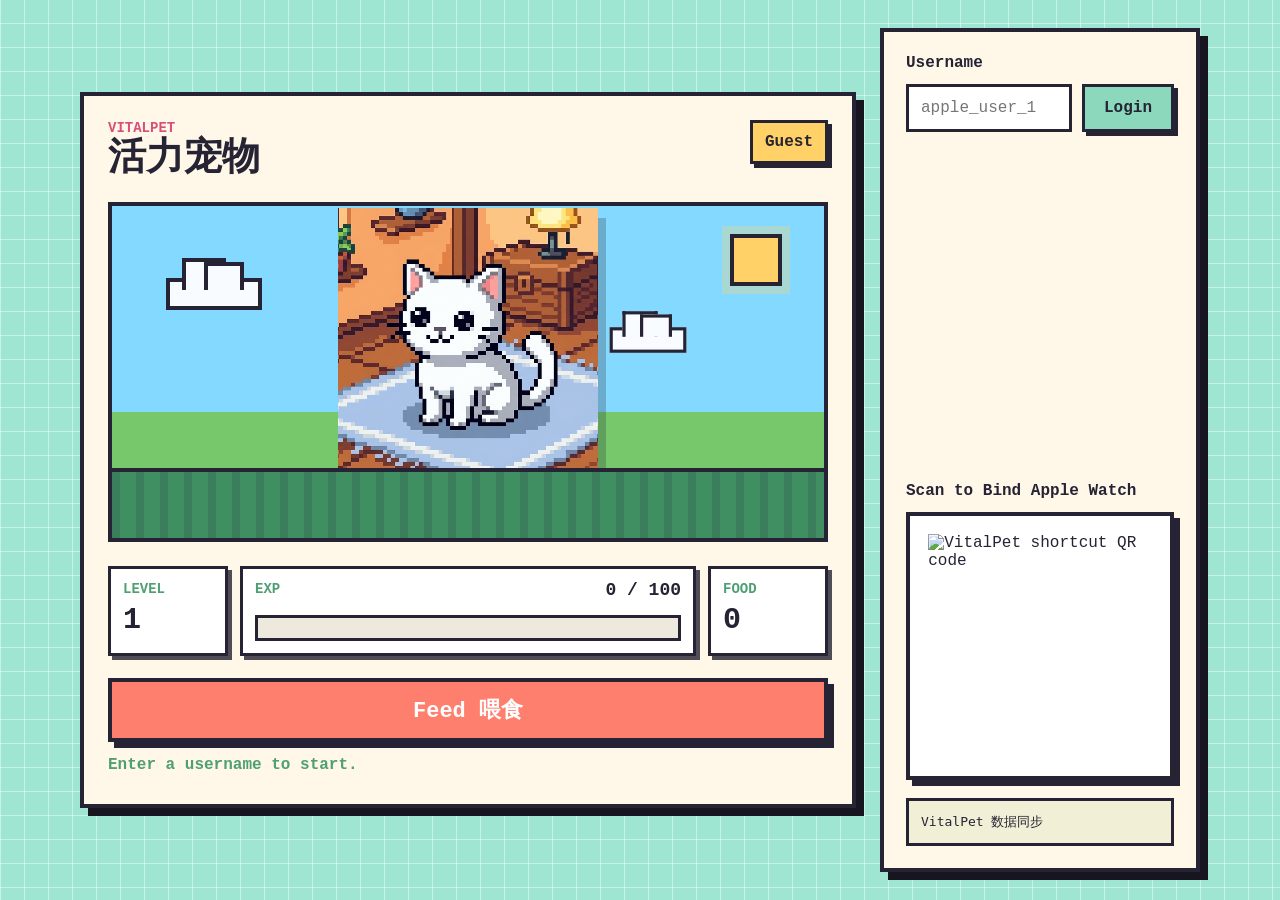
==== frontend/index.html @ 6ad3b985 "first commit" ====
<!doctype html>
<html lang="zh-CN">
  <head>
    <meta charset="utf-8" />
    <meta name="viewport" content="width=device-width, initial-scale=1" />
    <title>VitalPet | 活力宠物</title>
    <link rel="stylesheet" href="style.css" />
  </head>
  <body>
    <main class="app-shell">
      <section class="pet-stage" aria-label="VitalPet">
        <header class="top-bar">
          <div>
            <p class="eyebrow">VitalPet</p>
            <h1>活力宠物</h1>
          </div>
          <div class="user-chip" id="activeUser">Guest</div>
        </header>

        <div class="scene">
          <div class="pixel-sun"></div>
          <div class="cloud cloud-a"></div>
          <div class="cloud cloud-b"></div>
          <div class="cat-wrap" id="catWrap">
            <img src="catcat.png" alt="白色像素猫" class="cat" />
            <span class="float-exp" id="floatExp">+10 EXP</span>
          </div>
          <div class="floor"></div>
        </div>

        <section class="status-panel" aria-label="宠物状态">
          <div class="stat">
            <span>Level</span>
            <strong id="levelValue">1</strong>
          </div>
          <div class="stat exp-stat">
            <div class="exp-head">
              <span>EXP</span>
              <strong id="expValue">0 / 100</strong>
            </div>
            <div class="exp-track" aria-hidden="true">
              <div class="exp-fill" id="expFill"></div>
            </div>
          </div>
          <div class="stat">
            <span>Food</span>
            <strong id="foodValue">0</strong>
          </div>
        </section>

        <button class="feed-button" id="feedButton" type="button">Feed 喂食</button>
        <p class="message" id="message" role="status"></p>
      </section>

      <aside class="bind-panel" aria-label="设备绑定">
        <div class="login-block">
          <label for="usernameInput">Username</label>
          <div class="login-row">
            <input id="usernameInput" autocomplete="username" placeholder="apple_user_1" />
            <button id="loginButton" type="button">Login</button>
          </div>
        </div>

        <div class="qr-block">
          <p class="panel-title">Scan to Bind Apple Watch</p>
          <div class="qr-frame">
            <img id="qrImage" alt="VitalPet shortcut QR code" />
          </div>
          <code class="shortcut-code">VitalPet 数据同步</code>
        </div>
      </aside>
    </main>

    <script src="script.js"></script>
  </body>
</html>
---- frontend/style.css ----
:root {
  --ink: #252334;
  --paper: #fff8e8;
  --mint: #8bd8bd;
  --grass: #4f9f73;
  --coral: #ff7f6e;
  --berry: #d84f7a;
  --sky: #8fd5ff;
  --gold: #ffd166;
  --shadow: #17151f;
}

* {
  box-sizing: border-box;
}

html,
body {
  min-height: 100%;
}

body {
  margin: 0;
  color: var(--ink);
  background:
    linear-gradient(0deg, rgba(255, 255, 255, 0.45) 1px, transparent 1px),
    linear-gradient(90deg, rgba(255, 255, 255, 0.45) 1px, transparent 1px),
    #9ee6d2;
  background-size: 24px 24px;
  font-family: "Courier New", Courier, monospace;
}

button,
input {
  font: inherit;
}

.app-shell {
  width: min(1120px, calc(100% - 32px));
  min-height: 100vh;
  margin: 0 auto;
  display: grid;
  grid-template-columns: minmax(0, 1fr) 320px;
  gap: 24px;
  align-items: center;
  padding: 28px 0;
}

.pet-stage,
.bind-panel {
  border: 4px solid var(--ink);
  background: var(--paper);
  box-shadow: 8px 8px 0 var(--shadow);
}

.pet-stage {
  min-height: 640px;
  display: flex;
  flex-direction: column;
  padding: 24px;
}

.top-bar {
  display: flex;
  align-items: flex-start;
  justify-content: space-between;
  gap: 16px;
}

.eyebrow {
  margin: 0 0 4px;
  color: var(--berry);
  font-size: 14px;
  font-weight: 700;
  text-transform: uppercase;
}

h1 {
  margin: 0;
  font-size: 38px;
  line-height: 1;
}

.user-chip {
  max-width: 220px;
  padding: 10px 12px;
  border: 3px solid var(--ink);
  background: var(--gold);
  box-shadow: 4px 4px 0 var(--ink);
  overflow: hidden;
  text-overflow: ellipsis;
  white-space: nowrap;
  font-weight: 700;
}

.scene {
  position: relative;
  flex: 1;
  min-height: 340px;
  margin: 24px 0;
  overflow: hidden;
  border: 4px solid var(--ink);
  background:
    linear-gradient(#83d9ff 0 62%, #76c86b 62% 100%);
}

.pixel-sun {
  position: absolute;
  top: 28px;
  right: 42px;
  width: 52px;
  height: 52px;
  background: var(--gold);
  border: 4px solid var(--ink);
  box-shadow: 0 0 0 8px rgba(255, 209, 102, 0.3);
}

.cloud {
  position: absolute;
  width: 96px;
  height: 32px;
  background: #f8fbff;
  border: 4px solid var(--ink);
}

.cloud::before,
.cloud::after {
  content: "";
  position: absolute;
  background: #f8fbff;
  border: 4px solid var(--ink);
  border-bottom: 0;
}

.cloud::before {
  width: 36px;
  height: 28px;
  left: 12px;
  top: -24px;
}

.cloud::after {
  width: 32px;
  height: 24px;
  right: 14px;
  top: -20px;
}

.cloud-a {
  top: 72px;
  left: 54px;
}

.cloud-b {
  top: 118px;
  right: 128px;
  transform: scale(0.8);
}

.cat-wrap {
  position: absolute;
  left: 50%;
  bottom: 70px;
  width: min(260px, 48vw);
  transform: translateX(-50%);
  transition: transform 180ms ease;
}

.cat-wrap.happy {
  animation: bounce 520ms steps(2, end);
}

.cat {
  display: block;
  width: 100%;
  image-rendering: pixelated;
  filter: drop-shadow(8px 10px 0 rgba(37, 35, 52, 0.25));
}

.float-exp {
  position: absolute;
  left: 50%;
  top: 12%;
  transform: translateX(-50%);
  padding: 6px 10px;
  color: #fff;
  background: var(--berry);
  border: 3px solid var(--ink);
  box-shadow: 4px 4px 0 var(--ink);
  font-weight: 700;
  opacity: 0;
  pointer-events: none;
}

.float-exp.show {
  animation: floatUp 820ms steps(4, end);
}

.floor {
  position: absolute;
  left: 0;
  right: 0;
  bottom: 0;
  height: 70px;
  background:
    repeating-linear-gradient(90deg, rgba(37, 35, 52, 0.16) 0 8px, transparent 8px 24px),
    #3f8f62;
  border-top: 4px solid var(--ink);
}

.status-panel {
  display: grid;
  grid-template-columns: 120px minmax(0, 1fr) 120px;
  gap: 12px;
  align-items: stretch;
}

.stat {
  min-height: 86px;
  padding: 12px;
  border: 3px solid var(--ink);
  background: #ffffff;
  box-shadow: 4px 4px 0 rgba(37, 35, 52, 0.8);
}

.stat span {
  display: block;
  color: var(--grass);
  font-size: 14px;
  font-weight: 700;
  text-transform: uppercase;
}

.stat strong {
  display: block;
  margin-top: 8px;
  font-size: 30px;
  line-height: 1;
}

.exp-head {
  display: flex;
  justify-content: space-between;
  gap: 12px;
}

.exp-head strong {
  margin: 0;
  font-size: 18px;
}

.exp-track {
  height: 26px;
  margin-top: 16px;
  border: 3px solid var(--ink);
  background: #eee9dd;
}

.exp-fill {
  width: 0%;
  height: 100%;
  background: repeating-linear-gradient(90deg, var(--coral) 0 14px, #ffac81 14px 20px);
  transition: width 220ms ease;
}

.feed-button {
  width: 100%;
  min-height: 64px;
  margin-top: 22px;
  border: 4px solid var(--ink);
  color: #fff;
  background: var(--coral);
  box-shadow: 6px 6px 0 var(--ink);
  cursor: pointer;
  font-size: 22px;
  font-weight: 700;
}

.feed-button:hover,
.feed-button:focus-visible {
  background: var(--berry);
}

.feed-button:active {
  transform: translate(4px, 4px);
  box-shadow: 2px 2px 0 var(--ink);
}

.feed-button:disabled {
  cursor: wait;
  opacity: 0.72;
}

.message {
  min-height: 24px;
  margin: 14px 0 0;
  font-weight: 700;
}

.bind-panel {
  align-self: stretch;
  display: flex;
  flex-direction: column;
  justify-content: space-between;
  gap: 24px;
  padding: 22px;
}

.login-block label,
.panel-title {
  display: block;
  margin: 0 0 12px;
  font-weight: 700;
}

.login-row {
  display: grid;
  grid-template-columns: minmax(0, 1fr) 92px;
  gap: 10px;
}

input {
  width: 100%;
  min-width: 0;
  border: 3px solid var(--ink);
  padding: 12px;
  color: var(--ink);
  background: #fff;
}

.login-row button {
  border: 3px solid var(--ink);
  color: var(--ink);
  background: var(--mint);
  box-shadow: 4px 4px 0 var(--ink);
  cursor: pointer;
  font-weight: 700;
}

.qr-frame {
  aspect-ratio: 1;
  display: grid;
  place-items: center;
  border: 4px solid var(--ink);
  background: #fff;
  box-shadow: 6px 6px 0 var(--ink);
}

.qr-frame img {
  width: 86%;
  height: 86%;
  image-rendering: pixelated;
}

.shortcut-code {
  display: block;
  margin-top: 18px;
  padding: 12px;
  overflow-wrap: anywhere;
  border: 3px solid var(--ink);
  background: #f1efd6;
}

@keyframes bounce {
  0%,
  100% {
    transform: translateX(-50%) translateY(0);
  }
  50% {
    transform: translateX(-50%) translateY(-18px);
  }
}

@keyframes floatUp {
  0% {
    opacity: 0;
    transform: translate(-50%, 16px);
  }
  20% {
    opacity: 1;
  }
  100% {
    opacity: 0;
    transform: translate(-50%, -52px);
  }
}

@media (max-width: 860px) {
  .app-shell {
    grid-template-columns: 1fr;
    align-items: stretch;
    padding: 18px 0 28px;
  }

  .pet-stage {
    min-height: auto;
    padding: 18px;
  }

  h1 {
    font-size: 30px;
  }

  .scene {
    min-height: 330px;
  }

  .status-panel {
    grid-template-columns: 1fr;
  }

  .bind-panel {
    min-height: 0;
  }
}

@media (max-width: 460px) {
  .app-shell {
    width: min(100% - 18px, 1120px);
  }

  .top-bar {
    flex-direction: column;
  }

  .user-chip {
    max-width: 100%;
  }

  .cloud-b {
    display: none;
  }

  .cat-wrap {
    width: min(230px, 70vw);
  }

  .login-row {
    grid-template-columns: 1fr;
  }
}
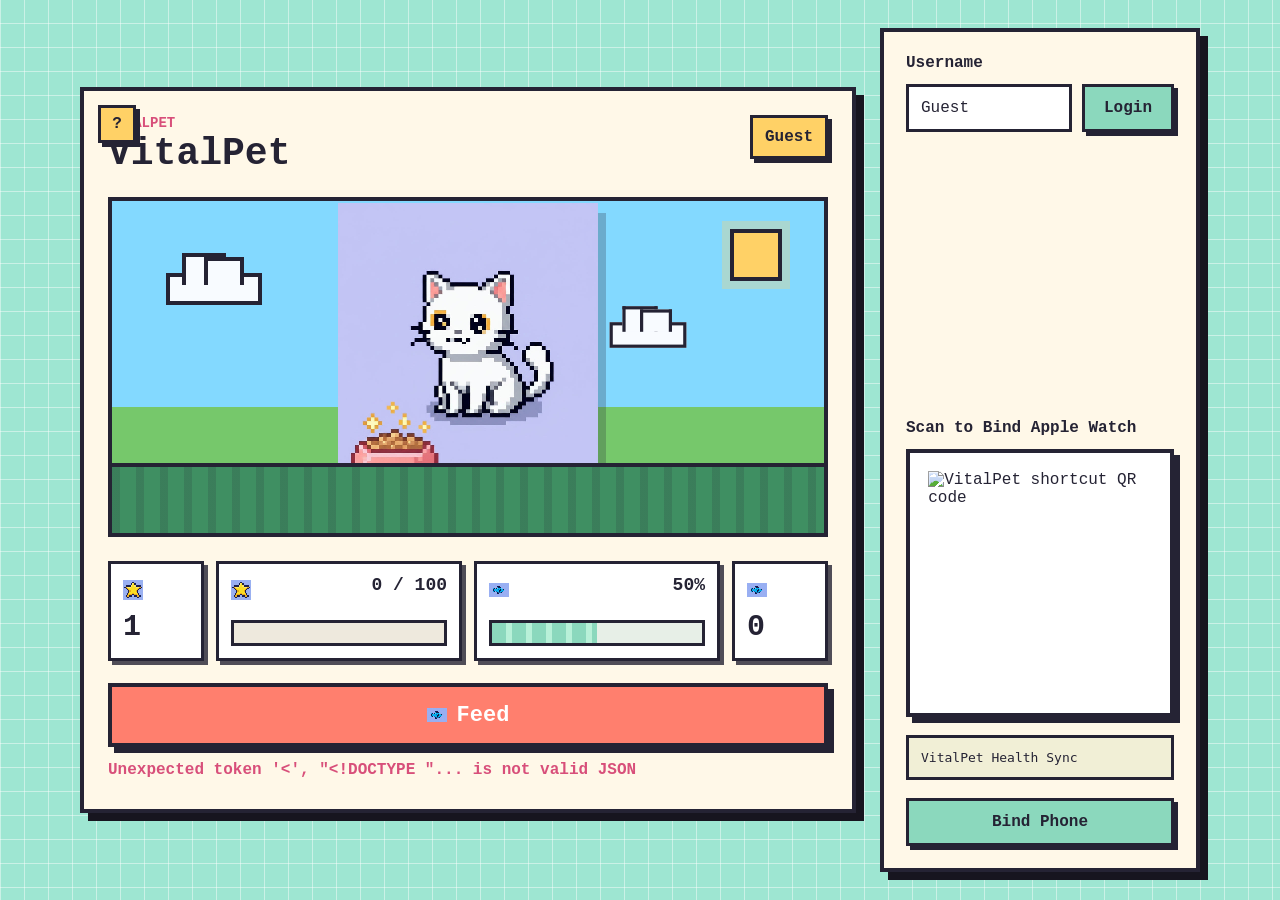
==== commit 5476cb07: "add animation" ====
--- a/frontend/index.html
+++ b/frontend/index.html
@@ -1,18 +1,31 @@
 <!doctype html>
-<html lang="zh-CN">
+<html lang="en">
   <head>
     <meta charset="utf-8" />
     <meta name="viewport" content="width=device-width, initial-scale=1" />
-    <title>VitalPet | 活力宠物</title>
+    <title>VitalPet</title>
     <link rel="stylesheet" href="style.css" />
   </head>
   <body>
     <main class="app-shell">
       <section class="pet-stage" aria-label="VitalPet">
+        <div class="help-wrap">
+          <button class="help-button" type="button" aria-label="Show game mechanics">?</button>
+          <div class="help-tooltip" role="tooltip">
+            <strong>Game Mechanics</strong>
+            <ol>
+              <li>Feed your pet to gain EXP.</li>
+              <li>Pet gets hungry over time; keep the hunger bar full!</li>
+              <li>Level up to unlock new decorations.</li>
+              <li>Sync steps from iPhone to earn more Food.</li>
+            </ol>
+          </div>
+        </div>
+
         <header class="top-bar">
           <div>
             <p class="eyebrow">VitalPet</p>
-            <h1>活力宠物</h1>
+            <h1>VitalPet</h1>
           </div>
           <div class="user-chip" id="activeUser">Guest</div>
         </header>
@@ -22,37 +35,57 @@
           <div class="cloud cloud-a"></div>
           <div class="cloud cloud-b"></div>
           <div class="cat-wrap" id="catWrap">
-            <img src="catcat.png" alt="白色像素猫" class="cat" />
+            <img id="catImage" src="assets/cat_idle.png" alt="White pixel cat" class="cat" />
             <span class="float-exp" id="floatExp">+10 EXP</span>
           </div>
           <div class="floor"></div>
         </div>
 
-        <section class="status-panel" aria-label="宠物状态">
+        <section class="status-panel" aria-label="Pet status">
           <div class="stat">
-            <span>Level</span>
+            <span class="stat-label">
+              <img src="assets/icon_star.png" class="stat-icon" alt="Level" />
+            </span>
             <strong id="levelValue">1</strong>
           </div>
           <div class="stat exp-stat">
             <div class="exp-head">
-              <span>EXP</span>
+              <span class="stat-label">
+                <img src="assets/icon_star.png" class="stat-icon" alt="EXP" />
+              </span>
               <strong id="expValue">0 / 100</strong>
             </div>
             <div class="exp-track" aria-hidden="true">
               <div class="exp-fill" id="expFill"></div>
             </div>
           </div>
+          <div class="stat hunger-stat">
+            <div class="exp-head">
+              <span class="stat-label">
+                <img src="assets/icon_fish.png" class="stat-icon" alt="Hunger" />
+              </span>
+              <strong id="hungerValue">50%</strong>
+            </div>
+            <div class="exp-track hunger-track" aria-hidden="true">
+              <div class="exp-fill hunger-fill" id="hungerFill"></div>
+            </div>
+          </div>
           <div class="stat">
-            <span>Food</span>
+            <span class="stat-label">
+              <img src="assets/icon_fish.png" class="stat-icon" alt="Food" />
+            </span>
             <strong id="foodValue">0</strong>
           </div>
         </section>
 
-        <button class="feed-button" id="feedButton" type="button">Feed 喂食</button>
+        <button class="feed-button" id="feedButton" type="button">
+          <img src="assets/icon_fish.png" class="button-icon" alt="" />
+          <span>Feed</span>
+        </button>
         <p class="message" id="message" role="status"></p>
       </section>
 
-      <aside class="bind-panel" aria-label="设备绑定">
+      <aside class="bind-panel" aria-label="Device binding">
         <div class="login-block">
           <label for="usernameInput">Username</label>
           <div class="login-row">
@@ -64,9 +97,10 @@
         <div class="qr-block">
           <p class="panel-title">Scan to Bind Apple Watch</p>
           <div class="qr-frame">
-            <img id="qrImage" alt="VitalPet shortcut QR code" />
+            <img id="qrImage" data-qr-code alt="VitalPet shortcut QR code" />
           </div>
-          <code class="shortcut-code">VitalPet 数据同步</code>
+          <code class="shortcut-code">VitalPet Health Sync</code>
+          <a class="bind-link" href="bind.html">Bind Phone</a>
         </div>
       </aside>
     </main>
--- a/frontend/style.css
+++ b/frontend/style.css
@@ -31,8 +31,14 @@
 }
 
 button,
-input {
+input,
+a {
   font: inherit;
+}
+
+a {
+  color: inherit;
+  text-decoration: none;
 }
 
 .app-shell {
@@ -54,10 +60,69 @@
 }
 
 .pet-stage {
+  position: relative;
   min-height: 640px;
   display: flex;
   flex-direction: column;
   padding: 24px;
+}
+
+.help-wrap {
+  position: absolute;
+  top: 14px;
+  left: 14px;
+  z-index: 5;
+}
+
+.help-button {
+  width: 38px;
+  height: 38px;
+  display: grid;
+  place-items: center;
+  border: 3px solid var(--ink);
+  color: var(--ink);
+  background: var(--gold);
+  box-shadow: 4px 4px 0 var(--ink);
+  cursor: help;
+  font-weight: 700;
+}
+
+.help-tooltip {
+  position: absolute;
+  top: 48px;
+  left: 0;
+  width: min(300px, calc(100vw - 42px));
+  padding: 14px;
+  border: 3px solid var(--ink);
+  border-radius: 8px;
+  background: var(--paper);
+  box-shadow: 4px 4px 0 var(--ink);
+  opacity: 0;
+  pointer-events: none;
+  transform: translateY(-6px);
+  transition: opacity 140ms ease, transform 140ms ease;
+}
+
+.help-wrap:hover .help-tooltip,
+.help-wrap:focus-within .help-tooltip {
+  opacity: 1;
+  pointer-events: auto;
+  transform: translateY(0);
+}
+
+.help-tooltip strong {
+  display: block;
+  margin-bottom: 8px;
+}
+
+.help-tooltip ol {
+  display: grid;
+  gap: 7px;
+  margin: 0;
+  padding-left: 20px;
+  font-size: 13px;
+  font-weight: 700;
+  line-height: 1.35;
 }
 
 .top-bar {
@@ -210,7 +275,7 @@
 
 .status-panel {
   display: grid;
-  grid-template-columns: 120px minmax(0, 1fr) 120px;
+  grid-template-columns: 96px minmax(180px, 1fr) minmax(180px, 1fr) 96px;
   gap: 12px;
   align-items: stretch;
 }
@@ -224,11 +289,31 @@
 }
 
 .stat span {
-  display: block;
+  display: flex;
+  align-items: center;
   color: var(--grass);
   font-size: 14px;
   font-weight: 700;
   text-transform: uppercase;
+}
+
+.stat-label {
+  min-height: 28px;
+}
+
+.stat-icon,
+.button-icon {
+  display: inline-block;
+  width: 20px;
+  height: 20px;
+  object-fit: contain;
+  image-rendering: pixelated;
+  vertical-align: middle;
+}
+
+.button-icon {
+  width: 20px;
+  height: 20px;
 }
 
 .stat strong {
@@ -263,10 +348,23 @@
   transition: width 220ms ease;
 }
 
+.hunger-track {
+  background: #e7efe7;
+}
+
+.hunger-fill {
+  width: 50%;
+  background: repeating-linear-gradient(90deg, var(--mint) 0 14px, #b8f0d8 14px 20px);
+}
+
 .feed-button {
   width: 100%;
   min-height: 64px;
   margin-top: 22px;
+  display: inline-flex;
+  align-items: center;
+  justify-content: center;
+  gap: 10px;
   border: 4px solid var(--ink);
   color: #fff;
   background: var(--coral);
@@ -337,6 +435,38 @@
   font-weight: 700;
 }
 
+.bind-link,
+.nav-button {
+  display: inline-flex;
+  min-height: 48px;
+  align-items: center;
+  justify-content: center;
+  border: 3px solid var(--ink);
+  color: var(--ink);
+  background: var(--mint);
+  box-shadow: 4px 4px 0 var(--ink);
+  cursor: pointer;
+  font-weight: 700;
+}
+
+.bind-link {
+  width: 100%;
+  margin-top: 18px;
+}
+
+.bind-link:hover,
+.bind-link:focus-visible,
+.nav-button:hover,
+.nav-button:focus-visible {
+  background: var(--gold);
+}
+
+.nav-button:active,
+.bind-link:active {
+  transform: translate(3px, 3px);
+  box-shadow: 1px 1px 0 var(--ink);
+}
+
 .qr-frame {
   aspect-ratio: 1;
   display: grid;
@@ -361,6 +491,273 @@
   background: #f1efd6;
 }
 
+.bind-page {
+  width: min(1040px, calc(100% - 32px));
+  min-height: 100vh;
+  margin: 0 auto;
+  padding: 32px 0 40px;
+}
+
+.bind-hero {
+  display: flex;
+  align-items: flex-start;
+  justify-content: space-between;
+  gap: 24px;
+  margin-bottom: 28px;
+  padding: 24px;
+  border: 3px solid var(--ink);
+  border-radius: 8px;
+  background: var(--paper);
+  box-shadow: 4px 4px 0 var(--ink);
+}
+
+.bind-hero .nav-button {
+  min-width: 104px;
+  padding: 0 16px;
+}
+
+.setup-grid,
+.setup-stack {
+  display: grid;
+  gap: 42px;
+}
+
+.setup-step {
+  position: relative;
+  padding: 30px;
+  border: 3px solid var(--ink);
+  border-radius: 8px;
+  background: var(--paper);
+  box-shadow: 4px 4px 0 var(--ink);
+}
+
+.step-heading {
+  display: grid;
+  grid-template-columns: 56px minmax(0, 1fr);
+  gap: 18px;
+  align-items: start;
+  margin-bottom: 26px;
+}
+
+.step-badge {
+  width: 52px;
+  height: 52px;
+  display: grid;
+  place-items: center;
+  border: 3px solid var(--ink);
+  color: #fff;
+  background: var(--coral);
+  box-shadow: 4px 4px 0 var(--ink);
+  font-size: 26px;
+  font-weight: 700;
+  line-height: 1;
+}
+
+.step-copy h2 {
+  margin: 0 0 8px;
+  font-size: 28px;
+  line-height: 1.1;
+}
+
+.step-copy p {
+  margin: 0;
+  line-height: 1.45;
+  font-weight: 700;
+}
+
+.qr-frame-large {
+  width: min(100%, 260px);
+  margin: 0 auto;
+}
+
+.permission-list {
+  display: grid;
+  gap: 22px;
+  margin: 0 0 34px;
+  padding: 0;
+  list-style: none;
+}
+
+.permission-list li {
+  display: grid;
+  grid-template-columns: 48px minmax(0, 1fr);
+  gap: 14px;
+  align-items: start;
+  padding: 18px;
+  border: 3px solid var(--ink);
+  border-radius: 8px;
+  background: #fff;
+  box-shadow: 4px 4px 0 var(--ink);
+}
+
+.pixel-icon {
+  width: 42px;
+  height: 42px;
+  display: grid;
+  place-items: center;
+  border: 3px solid var(--ink);
+  color: var(--ink);
+  background: var(--gold);
+  font-weight: 700;
+}
+
+.permission-list strong {
+  display: block;
+  margin-bottom: 6px;
+}
+
+.permission-list p {
+  margin: 0;
+  line-height: 1.4;
+}
+
+.permission-guide {
+  margin-top: 0;
+}
+
+.guide-note {
+  margin: 0 0 18px;
+  font-weight: 700;
+}
+
+.step-card-container {
+  display: grid;
+  gap: 34px;
+  margin: 0 0 34px;
+}
+
+.step-card {
+  display: grid;
+  grid-template-columns: 44px minmax(0, 1fr);
+  gap: 14px 16px;
+  align-items: start;
+  padding: 20px;
+  border: 3px solid var(--ink);
+  border-radius: 8px;
+  background: #fff;
+  box-shadow: 4px 4px 0 var(--ink);
+}
+
+.card-icon {
+  width: 38px;
+  height: 38px;
+  display: grid;
+  place-items: center;
+  border: 3px solid var(--ink);
+  color: #fff;
+  background: var(--coral);
+  font-weight: 700;
+}
+
+.card-content h3 {
+  margin: 0 0 8px;
+  font-size: 18px;
+  line-height: 1.2;
+}
+
+.card-content p {
+  margin: 0;
+  color: #5e5a64;
+  font-size: 14px;
+  font-weight: 700;
+  line-height: 1.45;
+}
+
+.guide-shot,
+.guide-shot-pair {
+  grid-column: 1 / -1;
+}
+
+.guide-shot {
+  display: block;
+  width: auto;
+  max-width: 100%;
+  max-height: 220px;
+  object-fit: contain;
+  border: 3px solid var(--ink);
+  border-radius: 8px;
+  background: #f2f1f6;
+  box-shadow: 4px 4px 0 rgba(37, 35, 52, 0.35);
+}
+
+.guide-shot-wide {
+  width: 100%;
+  max-height: 130px;
+  object-fit: cover;
+  object-position: top left;
+}
+
+.guide-shot-icon {
+  max-width: 96px;
+}
+
+.guide-shot-pair {
+  display: flex;
+  gap: 18px;
+  align-items: flex-start;
+  justify-content: center;
+  flex-wrap: wrap;
+}
+
+.troubleshoot {
+  padding: 14px 16px;
+  border: 3px solid var(--ink);
+  border-radius: 8px;
+  border-left: 8px solid var(--gold);
+  background: #f1efd6;
+  box-shadow: 4px 4px 0 var(--ink);
+}
+
+.troubleshoot strong {
+  display: block;
+  margin-bottom: 6px;
+}
+
+.troubleshoot p {
+  margin: 0;
+  font-size: 14px;
+  font-weight: 700;
+  line-height: 1.45;
+}
+
+.bind-actions {
+  display: flex;
+  justify-content: center;
+  flex-wrap: wrap;
+  gap: 16px;
+  margin-top: 38px;
+}
+
+.bind-actions .nav-button {
+  min-width: 190px;
+  padding: 0 18px;
+}
+
+.nav-button-secondary {
+  color: var(--ink);
+  background: var(--paper);
+}
+
+.nav-button-primary {
+  color: #fff;
+  background: var(--coral);
+}
+
+.nav-button-primary:hover,
+.nav-button-primary:focus-visible {
+  background: var(--berry);
+}
+
+.shortcut-code-compact {
+  width: min(100%, 520px);
+  margin: 18px auto 0;
+  padding: 8px 10px;
+  border-width: 2px;
+  border-radius: 8px;
+  background: rgba(0, 0, 0, 0.05);
+  text-align: center;
+}
+
 @keyframes bounce {
   0%,
   100% {
@@ -406,11 +803,50 @@
   }
 
   .status-panel {
-    grid-template-columns: 1fr;
+    grid-template-columns: 1fr 1fr;
   }
 
   .bind-panel {
     min-height: 0;
+  }
+
+  .setup-grid {
+    grid-template-columns: 1fr;
+  }
+
+  .bind-hero {
+    align-items: stretch;
+    flex-direction: column;
+  }
+}
+
+@media (max-width: 600px) {
+  .step-heading {
+    grid-template-columns: 1fr;
+    gap: 14px;
+  }
+
+  .guide-shot-pair {
+    flex-direction: column;
+    align-items: center;
+  }
+
+  .guide-shot {
+    width: 100%;
+    max-height: 220px;
+  }
+
+  .guide-shot-icon {
+    width: 112px;
+  }
+
+  .bind-actions {
+    align-items: stretch;
+    flex-direction: column;
+  }
+
+  .bind-actions .nav-button {
+    width: 100%;
   }
 }
 
@@ -438,4 +874,43 @@
   .login-row {
     grid-template-columns: 1fr;
   }
-}
+
+  .bind-page {
+    width: min(100% - 18px, 980px);
+    padding: 18px 0 28px;
+  }
+
+  .help-wrap {
+    top: 10px;
+    left: 10px;
+  }
+
+  .help-tooltip {
+    width: min(290px, calc(100vw - 28px));
+  }
+
+  .status-panel {
+    grid-template-columns: 1fr;
+  }
+
+  .setup-step,
+  .bind-hero {
+    padding: 18px;
+  }
+
+  .bind-actions {
+    grid-template-columns: 1fr;
+  }
+
+  .permission-list li {
+    grid-template-columns: 1fr;
+  }
+
+  .step-card {
+    grid-template-columns: 1fr;
+  }
+
+  .guide-shot-icon {
+    max-width: 84px;
+  }
+}
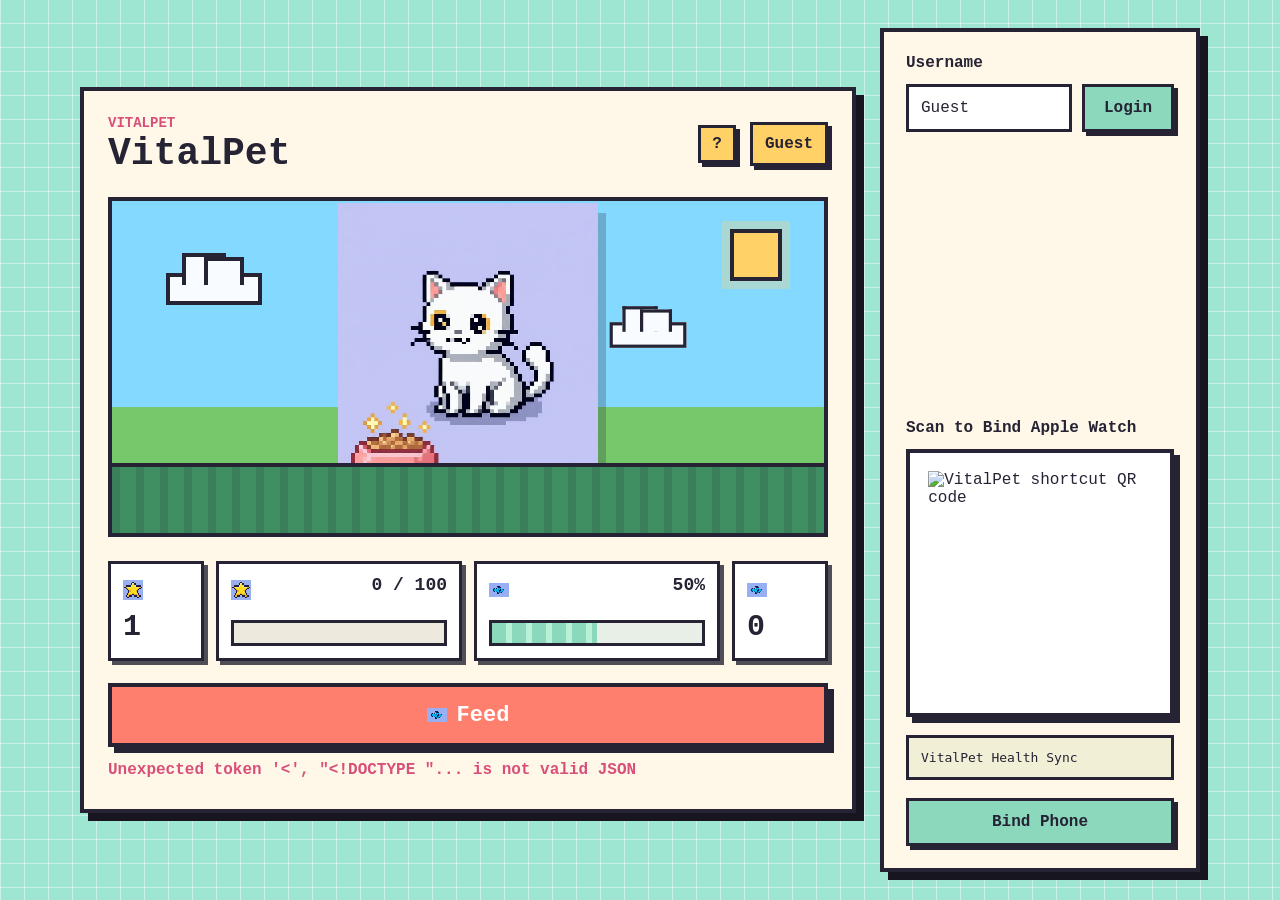
==== commit f07a7198: "Fix UI overlap issue in index.html where the "?" help button covers the "VitalPet" title." ====
--- a/frontend/index.html
+++ b/frontend/index.html
@@ -9,25 +9,26 @@
   <body>
     <main class="app-shell">
       <section class="pet-stage" aria-label="VitalPet">
-        <div class="help-wrap">
-          <button class="help-button" type="button" aria-label="Show game mechanics">?</button>
-          <div class="help-tooltip" role="tooltip">
-            <strong>Game Mechanics</strong>
-            <ol>
-              <li>Feed your pet to gain EXP.</li>
-              <li>Pet gets hungry over time; keep the hunger bar full!</li>
-              <li>Level up to unlock new decorations.</li>
-              <li>Sync steps from iPhone to earn more Food.</li>
-            </ol>
-          </div>
-        </div>
-
         <header class="top-bar">
           <div>
             <p class="eyebrow">VitalPet</p>
             <h1>VitalPet</h1>
           </div>
-          <div class="user-chip" id="activeUser">Guest</div>
+          <div class="top-actions">
+            <div class="help-wrap">
+              <button class="help-button" type="button" aria-label="Show game mechanics">?</button>
+              <div class="help-tooltip" role="tooltip">
+                <strong>Game Mechanics</strong>
+                <ol>
+                  <li>Feed your pet to gain EXP.</li>
+                  <li>Pet gets hungry over time; keep the hunger bar full!</li>
+                  <li>Level up to unlock new decorations.</li>
+                  <li>Sync steps from iPhone to earn more Food.</li>
+                </ol>
+              </div>
+            </div>
+            <div class="user-chip" id="activeUser">Guest</div>
+          </div>
         </header>
 
         <div class="scene">
--- a/frontend/style.css
+++ b/frontend/style.css
@@ -68,10 +68,9 @@
 }
 
 .help-wrap {
-  position: absolute;
-  top: 14px;
-  left: 14px;
-  z-index: 5;
+  position: relative;
+  z-index: 10;
+  flex: 0 0 auto;
 }
 
 .help-button {
@@ -89,8 +88,8 @@
 
 .help-tooltip {
   position: absolute;
-  top: 48px;
-  left: 0;
+  top: calc(100% + 12px);
+  right: 0;
   width: min(300px, calc(100vw - 42px));
   padding: 14px;
   border: 3px solid var(--ink);
@@ -127,9 +126,17 @@
 
 .top-bar {
   display: flex;
-  align-items: flex-start;
+  align-items: center;
   justify-content: space-between;
   gap: 16px;
+}
+
+.top-actions {
+  display: flex;
+  align-items: center;
+  justify-content: flex-end;
+  gap: 14px;
+  min-width: 0;
 }
 
 .eyebrow {
@@ -857,10 +864,15 @@
 
   .top-bar {
     flex-direction: column;
+    align-items: stretch;
   }
 
   .user-chip {
     max-width: 100%;
+  }
+
+  .top-actions {
+    justify-content: space-between;
   }
 
   .cloud-b {
@@ -880,12 +892,9 @@
     padding: 18px 0 28px;
   }
 
-  .help-wrap {
-    top: 10px;
-    left: 10px;
-  }
-
   .help-tooltip {
+    left: 0;
+    right: auto;
     width: min(290px, calc(100vw - 28px));
   }
 
